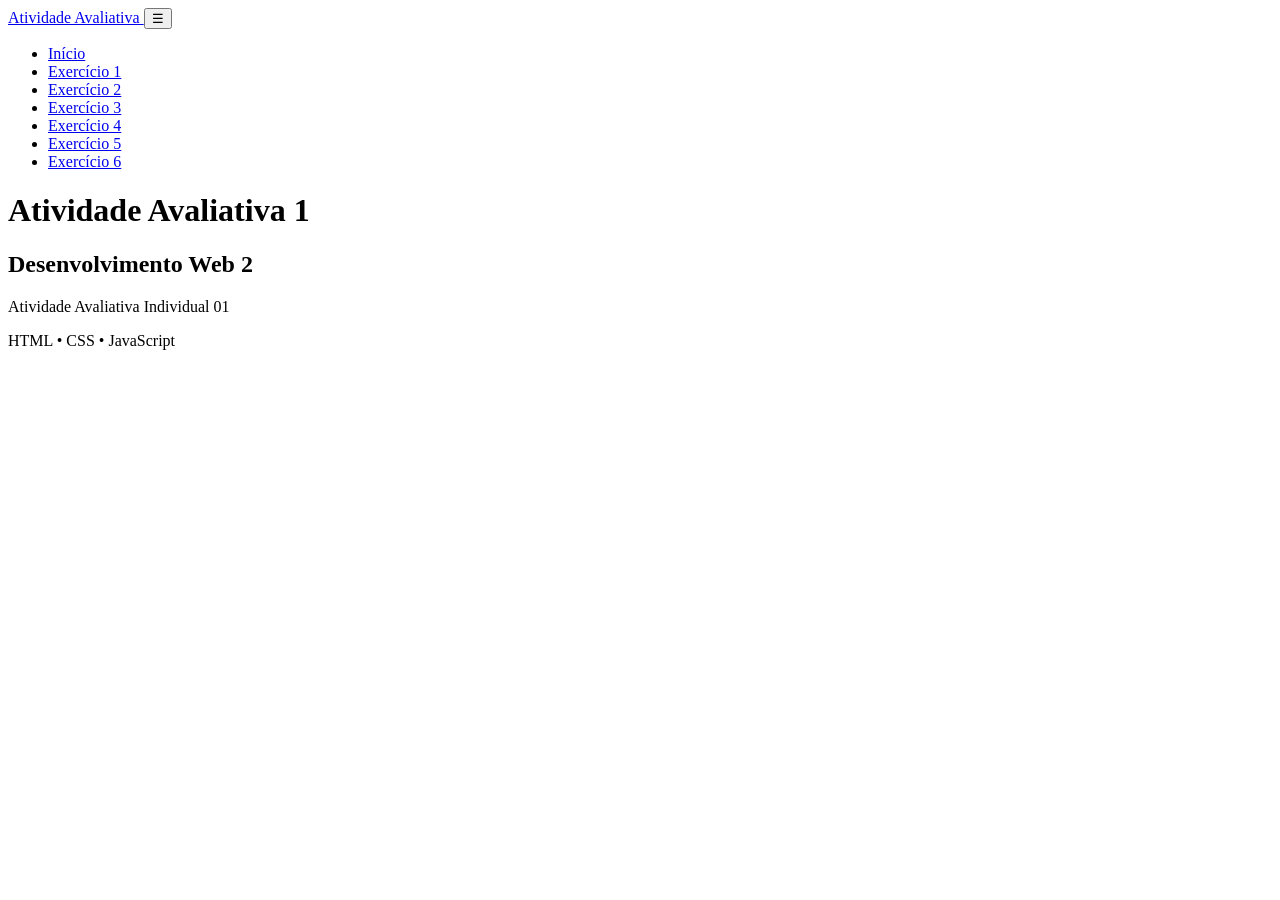
==== index.html @ 40560921 "add.1 base do projeto" ====
<!DOCTYPE html>
<html lang="en">
<head>
    <meta charset="UTF-8">
    <meta name="viewport" content="width=device-width, initial-scale=1.0">
    <title>Atividade Avaliativa</title>
    <link rel="stylesheet" href="style.css">
</head>
<body>
    <header>
        <h1>Atividade Avaliativa 1</h1>
        <h2>Desenvolvimento Web 2</h2>

        <nav>
            <link rel="stylesheet" href="">
        </nav>
    </header>
    
    <script src="js/layout.js"></script>
</body>
</html>
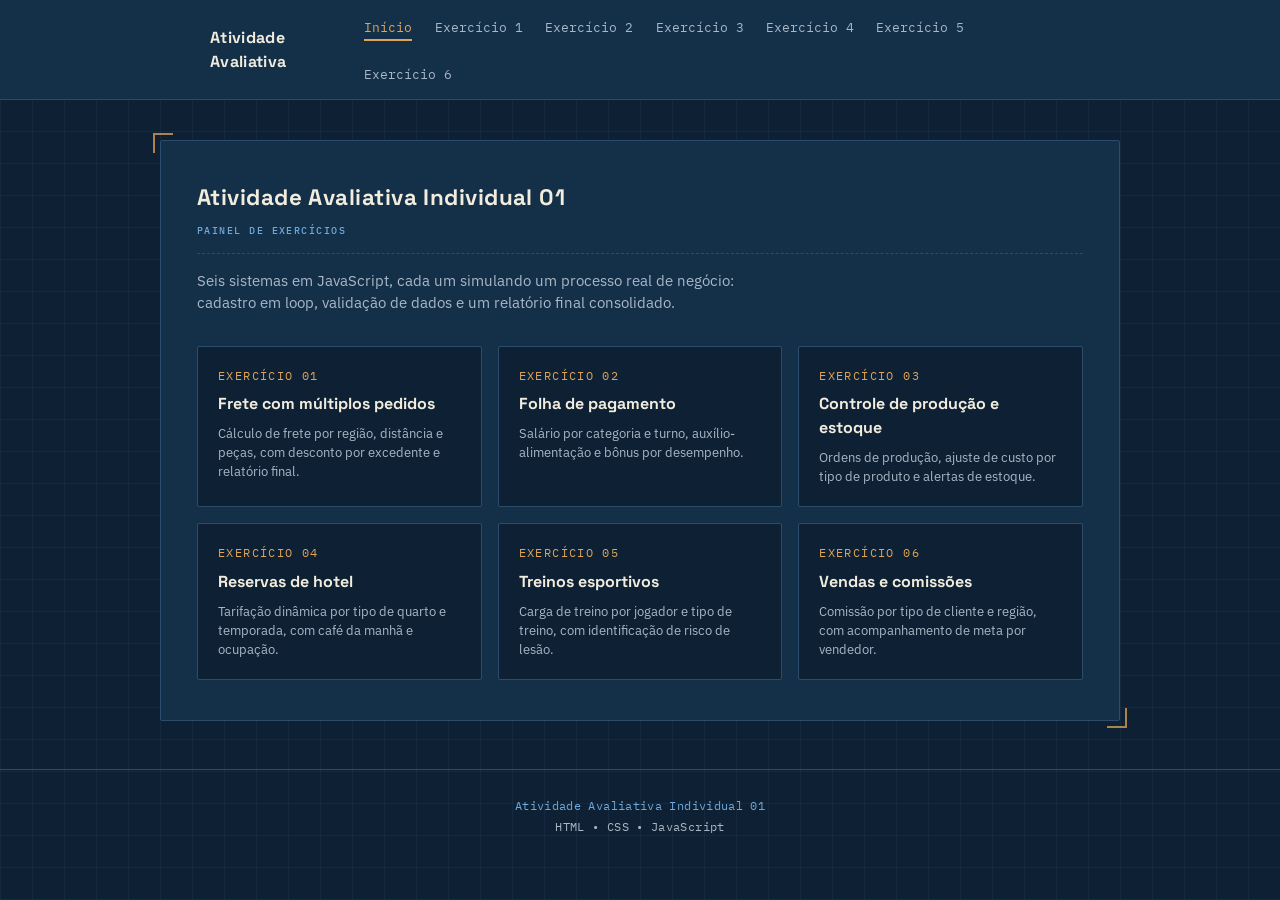
==== commit 5bde2051: "style.1" ====
--- a/index.html
+++ b/index.html
@@ -1,21 +1,63 @@
 <!DOCTYPE html>
-<html lang="en">
+<html lang="pt-BR">
 <head>
     <meta charset="UTF-8">
     <meta name="viewport" content="width=device-width, initial-scale=1.0">
-    <title>Atividade Avaliativa</title>
-    <link rel="stylesheet" href="style.css">
+    <title>Atividade Avaliativa Individual 01</title>
+    <link rel="stylesheet" href="css/style.css">
 </head>
 <body>
-    <header>
-        <h1>Atividade Avaliativa 1</h1>
-        <h2>Desenvolvimento Web 2</h2>
 
-        <nav>
-            <link rel="stylesheet" href="">
-        </nav>
-    </header>
-    
+    <main class="home">
+        <h1>Atividade Avaliativa Individual 01</h1>
+
+        <p class="intro">
+            Seis sistemas em JavaScript, cada um simulando um processo real de
+            negócio: cadastro em loop, validação de dados e um relatório final
+            consolidado.
+        </p>
+
+        <div class="grid-exercicios">
+
+            <a href="exercicio1.html" class="card-exercicio">
+                <span class="numero">EXERCÍCIO 01</span>
+                <h3>Frete com múltiplos pedidos</h3>
+                <p>Cálculo de frete por região, distância e peças, com desconto por excedente e relatório final.</p>
+            </a>
+
+            <a href="exercicio2.html" class="card-exercicio">
+                <span class="numero">EXERCÍCIO 02</span>
+                <h3>Folha de pagamento</h3>
+                <p>Salário por categoria e turno, auxílio-alimentação e bônus por desempenho.</p>
+            </a>
+
+            <a href="exercicio3.html" class="card-exercicio">
+                <span class="numero">EXERCÍCIO 03</span>
+                <h3>Controle de produção e estoque</h3>
+                <p>Ordens de produção, ajuste de custo por tipo de produto e alertas de estoque.</p>
+            </a>
+
+            <a href="exercicio4.html" class="card-exercicio">
+                <span class="numero">EXERCÍCIO 04</span>
+                <h3>Reservas de hotel</h3>
+                <p>Tarifação dinâmica por tipo de quarto e temporada, com café da manhã e ocupação.</p>
+            </a>
+
+            <a href="exercicio5.html" class="card-exercicio">
+                <span class="numero">EXERCÍCIO 05</span>
+                <h3>Treinos esportivos</h3>
+                <p>Carga de treino por jogador e tipo de treino, com identificação de risco de lesão.</p>
+            </a>
+
+            <a href="exercicio6.html" class="card-exercicio">
+                <span class="numero">EXERCÍCIO 06</span>
+                <h3>Vendas e comissões</h3>
+                <p>Comissão por tipo de cliente e região, com acompanhamento de meta por vendedor.</p>
+            </a>
+
+        </div>
+    </main>
+
     <script src="js/layout.js"></script>
 </body>
 </html>
--- a/css/style.css
+++ b/css/style.css
@@ -0,0 +1,454 @@
+@import url('https://fonts.googleapis.com/css2?family=Space+Grotesk:wght@500;700&family=IBM+Plex+Sans:wght@400;500;600&family=IBM+Plex+Mono:wght@400;500;600&display=swap');
+
+:root {
+    --azul-marinho: #0e2033;
+    --linha-grade: rgba(111, 168, 220, 0.07);
+    --azul-painel: #143049;
+    --azul-borda: #2c4c6b;
+    --branco-papel: #f1ecdd;
+    --bege-texto: #e7e2d2;
+    --cinza-azulado: #a9b7c6;
+    --dourado: #e0a458;
+    --azul-claro: #6fa8dc;
+    --vermelho-queimado: #c1584b;
+    --verde-oliva: #7fa66b;
+
+    --fonte-titulo: 'Space Grotesk', sans-serif;
+    --fonte-texto: 'IBM Plex Sans', sans-serif;
+    --fonte-dados: 'IBM Plex Mono', monospace;
+}
+
+* {
+    box-sizing: border-box;
+}
+
+@media (prefers-reduced-motion: reduce) {
+    * {
+        animation: none !important;
+        transition: none !important;
+    }
+}
+
+body {
+    margin: 0;
+    padding: 0;
+    min-height: 100vh;
+    background-color: var(--azul-marinho);
+    background-image:
+        repeating-linear-gradient(0deg, var(--linha-grade) 0, var(--linha-grade) 1px, transparent 1px, transparent 32px),
+        repeating-linear-gradient(90deg, var(--linha-grade) 0, var(--linha-grade) 1px, transparent 1px, transparent 32px);
+    color: var(--bege-texto);
+    font-family: var(--fonte-texto);
+    line-height: 1.5;
+    -webkit-font-smoothing: antialiased;
+}
+
+/* cartão central com marcas de canto */
+main {
+    position: relative;
+    width: min(640px, 100% - 2.5rem);
+    margin: 0 auto 3rem;
+    padding: 2.5rem 2.25rem;
+    background: var(--azul-painel);
+    border: 1px solid var(--azul-borda);
+    border-radius: 2px;
+}
+
+main::before,
+main::after {
+    content: "";
+    position: absolute;
+    width: 18px;
+    height: 18px;
+    border: 2px solid var(--dourado);
+    opacity: 0.75;
+}
+
+main::before {
+    top: -8px;
+    left: -8px;
+    border-right: none;
+    border-bottom: none;
+}
+
+main::after {
+    bottom: -8px;
+    right: -8px;
+    border-left: none;
+    border-top: none;
+}
+
+h1 {
+    font-family: var(--fonte-titulo);
+    font-weight: 700;
+    font-size: 1.4rem;
+    letter-spacing: 0.02em;
+    color: var(--branco-papel);
+    margin: 0 0 0.35rem;
+    padding-bottom: 0.9rem;
+    border-bottom: 1px dashed var(--azul-borda);
+}
+
+h1::after {
+    content: "FICHA DE REGISTRO";
+    display: block;
+    font-family: var(--fonte-dados);
+    font-size: 0.65rem;
+    font-weight: 500;
+    letter-spacing: 0.14em;
+    color: var(--azul-claro);
+    margin-top: 0.5rem;
+}
+
+h3, h4 {
+    font-family: var(--fonte-titulo);
+    color: var(--branco-papel);
+    margin: 1.5rem 0 0.75rem;
+}
+
+h3 {
+    font-size: 1.05rem;
+    padding-top: 1rem;
+    border-top: 1px dashed var(--azul-borda);
+}
+
+h3:first-child {
+    border-top: none;
+    padding-top: 0;
+}
+
+h4 {
+    font-size: 0.85rem;
+    color: var(--azul-claro);
+    text-transform: uppercase;
+    letter-spacing: 0.08em;
+}
+
+hr {
+    border: none;
+    border-top: 1px dashed var(--azul-borda);
+    margin: 1.75rem 0;
+}
+
+label {
+    display: block;
+    font-family: var(--fonte-dados);
+    font-size: 0.78rem;
+    color: var(--cinza-azulado);
+    letter-spacing: 0.02em;
+    margin-top: 1.1rem;
+    margin-bottom: 0.35rem;
+}
+
+/* ajusta o espaço deixado pelos <br><br> do HTML */
+main br {
+    display: block;
+    content: "";
+    margin-top: 0.15rem;
+}
+
+input[type="text"],
+input[type="number"] {
+    width: 100%;
+    padding: 0.55rem 0.7rem;
+    background: var(--azul-marinho);
+    border: 1px solid var(--azul-borda);
+    border-radius: 2px;
+    color: var(--branco-papel);
+    font-family: var(--fonte-dados);
+    font-size: 0.9rem;
+    transition: border-color 0.15s ease;
+}
+
+input[type="text"]:focus,
+input[type="number"]:focus {
+    outline: none;
+    border-color: var(--azul-claro);
+}
+
+input[type="checkbox"] {
+    width: 1.05rem;
+    height: 1.05rem;
+    accent-color: var(--dourado);
+    vertical-align: middle;
+}
+
+input:focus-visible,
+button:focus-visible {
+    outline: 2px solid var(--azul-claro);
+    outline-offset: 2px;
+}
+
+button {
+    font-family: var(--fonte-titulo);
+    font-weight: 700;
+    font-size: 0.85rem;
+    letter-spacing: 0.03em;
+    padding: 0.65rem 1.4rem;
+    margin-top: 1.5rem;
+    margin-right: 0.6rem;
+    background: var(--dourado);
+    color: var(--azul-marinho);
+    border: none;
+    border-radius: 2px;
+    cursor: pointer;
+    transition: transform 0.1s ease, background 0.15s ease;
+}
+
+button:hover {
+    background: #eab876;
+}
+
+button:active {
+    transform: translateY(1px);
+}
+
+#gerarRelatorio {
+    background: transparent;
+    color: var(--azul-claro);
+    border: 1px solid var(--azul-claro);
+}
+
+#gerarRelatorio:hover {
+    background: rgba(111, 168, 220, 0.1);
+}
+
+/* caixa de resultado com etiqueta "registrado" */
+#resultado {
+    position: relative;
+    margin-top: 1.25rem;
+    padding: 0.9rem 1rem;
+    background: var(--azul-marinho);
+    border: 1px dashed var(--verde-oliva);
+    border-radius: 2px;
+    font-family: var(--fonte-dados);
+    font-size: 0.88rem;
+    color: var(--branco-papel);
+    min-height: 1.2rem;
+}
+
+#resultado:not(:empty)::before {
+    content: "REGISTRADO";
+    display: inline-block;
+    font-family: var(--fonte-dados);
+    font-size: 0.6rem;
+    font-weight: 600;
+    letter-spacing: 0.12em;
+    color: var(--verde-oliva);
+    border: 1px solid var(--verde-oliva);
+    padding: 0.1rem 0.4rem;
+    margin-right: 0.6rem;
+    transform: rotate(-2deg);
+}
+
+#relatorio {
+    margin-top: 1rem;
+    font-family: var(--fonte-dados);
+    font-size: 0.85rem;
+}
+
+#relatorio p {
+    margin: 0.4rem 0;
+    padding: 0.5rem 0.7rem;
+    background: var(--azul-marinho);
+    border-left: 2px solid var(--azul-borda);
+}
+
+/* ===== navbar ===== */
+
+.navbar {
+    background: var(--azul-painel);
+    border-bottom: 1px solid var(--azul-borda);
+    margin-bottom: 2.5rem;
+}
+
+.navbar-container {
+    max-width: 900px;
+    margin: 0 auto;
+    padding: 0.9rem 1.25rem;
+    display: flex;
+    align-items: center;
+    justify-content: space-between;
+}
+
+.logo {
+    font-family: var(--fonte-titulo);
+    font-weight: 700;
+    font-size: 1rem;
+    letter-spacing: 0.02em;
+    color: var(--branco-papel);
+    text-decoration: none;
+}
+
+.nav-links {
+    list-style: none;
+    display: flex;
+    flex-wrap: wrap;
+    gap: 1.4rem;
+    margin: 0;
+    padding: 0;
+}
+
+.nav-links a {
+    font-family: var(--fonte-dados);
+    font-size: 0.8rem;
+    color: var(--cinza-azulado);
+    text-decoration: none;
+    padding-bottom: 3px;
+    border-bottom: 2px solid transparent;
+    transition: color 0.15s ease, border-color 0.15s ease;
+}
+
+.nav-links a:hover {
+    color: var(--branco-papel);
+}
+
+.nav-links a.active {
+    color: var(--dourado);
+    border-bottom-color: var(--dourado);
+}
+
+.menu-toggle {
+    display: none;
+    background: none;
+    border: 1px solid var(--azul-borda);
+    color: var(--branco-papel);
+    font-size: 1.1rem;
+    padding: 0.3rem 0.6rem;
+    margin: 0;
+    cursor: pointer;
+}
+
+.menu-toggle:hover {
+    background: none;
+}
+
+/* ===== footer ===== */
+
+footer {
+    margin-top: 3rem;
+    border-top: 1px solid var(--azul-borda);
+}
+
+.footer-container {
+    max-width: 640px;
+    margin: 0 auto;
+    padding: 1.5rem 1.25rem;
+    text-align: center;
+}
+
+.footer-container p {
+    margin: 0.2rem 0;
+    font-family: var(--fonte-dados);
+    font-size: 0.75rem;
+    color: var(--cinza-azulado);
+    letter-spacing: 0.03em;
+}
+
+.footer-container p:first-child {
+    color: var(--azul-claro);
+}
+
+/* ===== página inicial (index) ===== */
+
+main.home {
+    width: min(960px, 100% - 2.5rem);
+}
+
+main.home h1::after {
+    content: "PAINEL DE EXERCÍCIOS";
+}
+
+.intro {
+    font-family: var(--fonte-texto);
+    font-size: 0.92rem;
+    color: var(--cinza-azulado);
+    max-width: 60ch;
+    margin: 1rem 0 0;
+}
+
+.grid-exercicios {
+    display: grid;
+    grid-template-columns: repeat(auto-fit, minmax(220px, 1fr));
+    gap: 1rem;
+    margin-top: 2rem;
+}
+
+.card-exercicio {
+    display: flex;
+    flex-direction: column;
+    gap: 0.5rem;
+    padding: 1.25rem;
+    background: var(--azul-marinho);
+    border: 1px solid var(--azul-borda);
+    border-radius: 2px;
+    text-decoration: none;
+    color: var(--bege-texto);
+    transition: border-color 0.15s ease, transform 0.1s ease;
+}
+
+.card-exercicio:hover {
+    border-color: var(--dourado);
+    transform: translateY(-2px);
+}
+
+.card-exercicio .numero {
+    font-family: var(--fonte-dados);
+    font-size: 0.72rem;
+    letter-spacing: 0.12em;
+    color: var(--dourado);
+}
+
+.card-exercicio h3 {
+    margin: 0;
+    padding: 0;
+    border: none;
+    font-size: 1rem;
+}
+
+.card-exercicio p {
+    margin: 0;
+    font-family: var(--fonte-texto);
+    font-size: 0.82rem;
+    line-height: 1.45;
+    color: var(--cinza-azulado);
+}
+
+
+
+@media (max-width: 640px) {
+    .menu-toggle {
+        display: block;
+    }
+
+    .nav-links {
+        display: none;
+        width: 100%;
+        flex-direction: column;
+        gap: 0.9rem;
+        margin-top: 0.9rem;
+    }
+
+    .nav-links.active {
+        display: flex;
+    }
+
+    .navbar-container {
+        flex-wrap: wrap;
+    }
+}
+
+@media (max-width: 480px) {
+    body {
+        padding: 0 0 2rem;
+    }
+
+    main {
+        padding: 1.75rem 1.25rem;
+    }
+
+    button {
+        width: 100%;
+        margin-right: 0;
+    }
+}
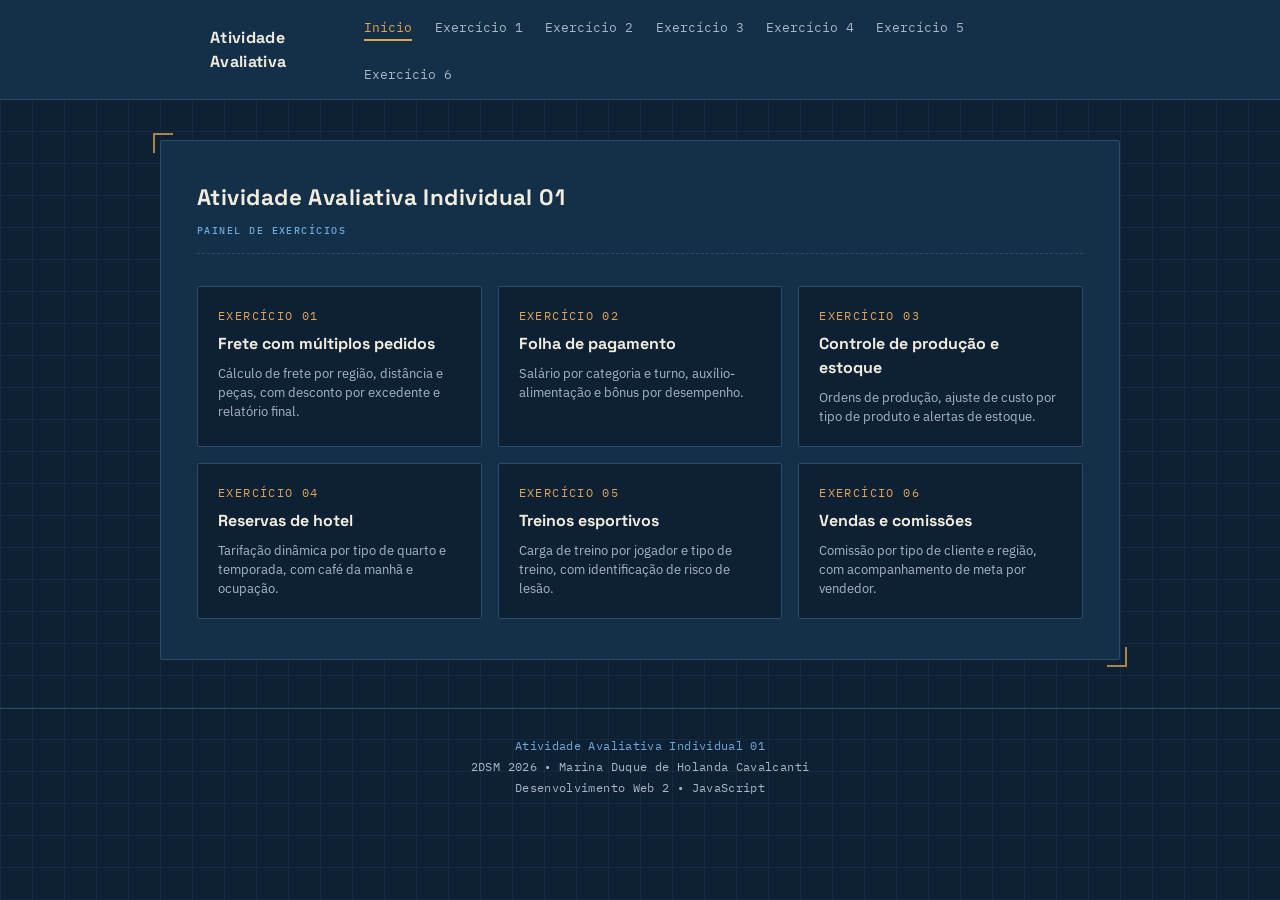
==== commit 4d9651ff: "add.6" ====
--- a/index.html
+++ b/index.html
@@ -10,12 +10,6 @@
 
     <main class="home">
         <h1>Atividade Avaliativa Individual 01</h1>
-
-        <p class="intro">
-            Seis sistemas em JavaScript, cada um simulando um processo real de
-            negócio: cadastro em loop, validação de dados e um relatório final
-            consolidado.
-        </p>
 
         <div class="grid-exercicios">
 
--- a/css/style.css
+++ b/css/style.css
@@ -166,11 +166,50 @@
     border-color: var(--azul-claro);
 }
 
+/* setinhas do input numérico */
+input[type="number"] {
+    -moz-appearance: textfield;
+}
+
+input[type="number"]::-webkit-outer-spin-button,
+input[type="number"]::-webkit-inner-spin-button {
+    -webkit-appearance: none;
+    margin: 0;
+}
+
 input[type="checkbox"] {
-    width: 1.05rem;
-    height: 1.05rem;
-    accent-color: var(--dourado);
-    vertical-align: middle;
+    appearance: none;
+    -webkit-appearance: none;
+    width: 1.15rem;
+    height: 1.15rem;
+    margin: 0.3rem 0 0;
+    background: var(--azul-marinho);
+    border: 1px solid var(--azul-borda);
+    border-radius: 2px;
+    cursor: pointer;
+    position: relative;
+    transition: background 0.15s ease, border-color 0.15s ease;
+}
+
+input[type="checkbox"]:hover {
+    border-color: var(--azul-claro);
+}
+
+input[type="checkbox"]:checked {
+    background: var(--dourado);
+    border-color: var(--dourado);
+}
+
+input[type="checkbox"]:checked::after {
+    content: "";
+    position: absolute;
+    left: 4px;
+    top: 1px;
+    width: 4px;
+    height: 8px;
+    border: solid var(--azul-marinho);
+    border-width: 0 2px 2px 0;
+    transform: rotate(45deg);
 }
 
 input:focus-visible,
